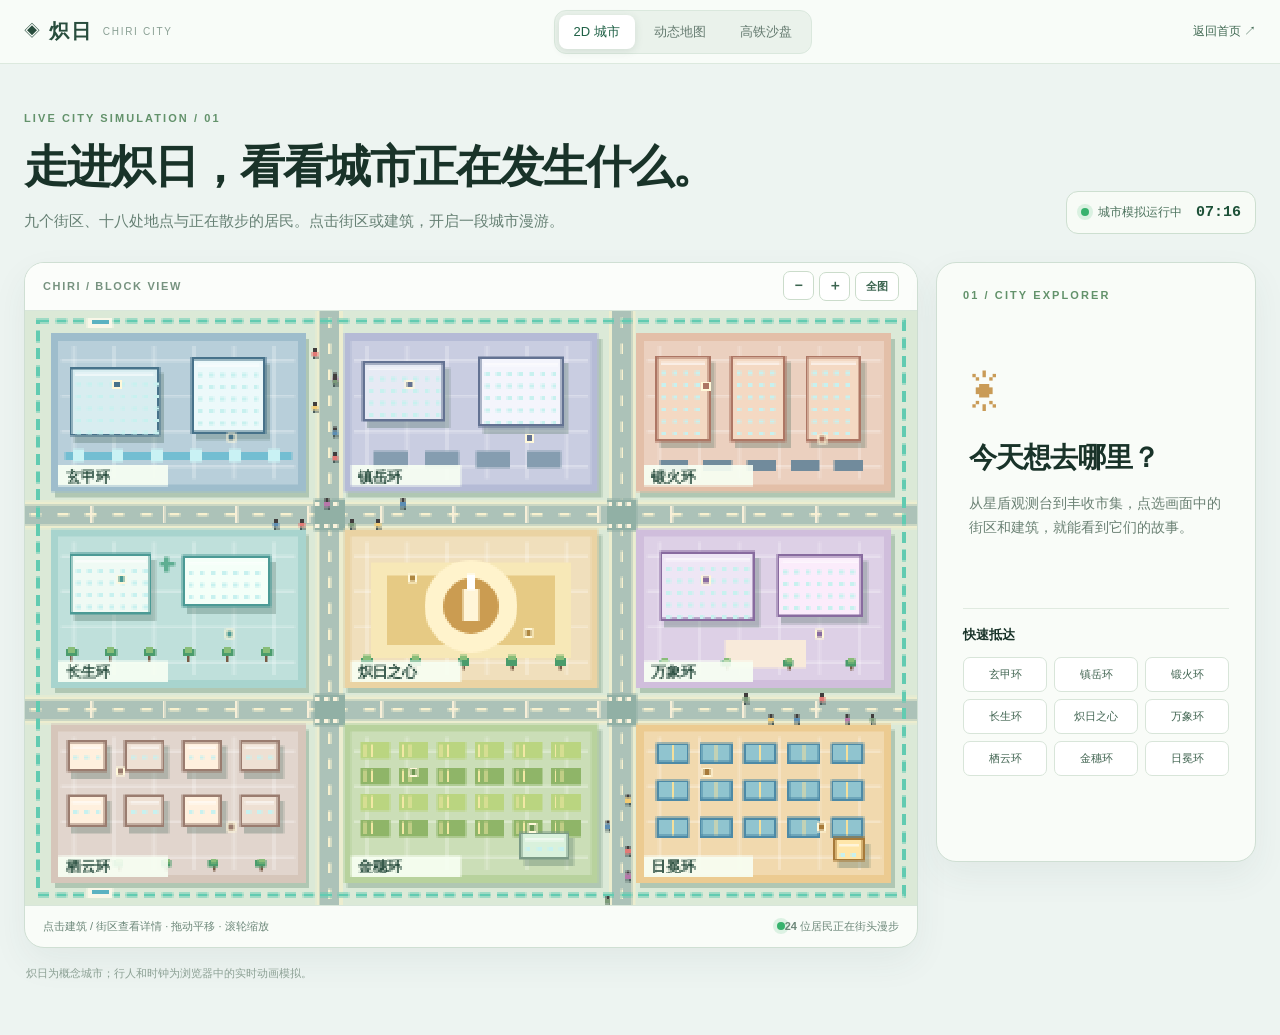
==== pixel-city.html @ 2d860950 "Add interactive pixel city and street map" ====
<!doctype html>
<html lang="zh-CN"><head><meta charset="utf-8"><meta name="viewport" content="width=device-width,initial-scale=1"><meta name="theme-color" content="#edf4f1"><meta name="description" content="走进炽日 2D 像素城市，探索九个街区、移动的行人和可点击的城市设施。"><title>探索炽日 · 2D 像素城市</title><link rel="stylesheet" href="pixel.css"></head>
<body><header class="pixel-topbar"><a class="pixel-brand" href="index.html">◈ <strong>炽日</strong><span>CHIRI CITY</span></a><nav aria-label="城市视图"><a class="selected" href="pixel-city.html">2D 城市</a><a href="pixel-map.html">动态地图</a><a href="atlas.html">高铁沙盘</a></nav><a class="back-home" href="index.html">返回首页 ↗</a></header>
<main class="pixel-shell"><div class="pixel-heading"><div><span class="pixel-kicker">LIVE CITY SIMULATION / 01</span><h1>走进炽日，看看城市正在发生什么。</h1><p>九个街区、十八处地点与正在散步的居民。点击街区或建筑，开启一段城市漫游。</p></div><div class="live-status"><span class="live-dot"></span><span>城市模拟运行中</span><strong id="city-clock">08:00</strong></div></div>
<div class="city-layout"><section class="city-stage" aria-label="可交互的炽日像素城市"><div class="city-stage-top"><span>CHIRI / BLOCK VIEW</span><div><button id="city-zoom-out" aria-label="缩小城市">−</button><button id="city-zoom-in" aria-label="放大城市">＋</button><button id="city-reset" aria-label="复位城市">全图</button></div></div><div class="city-canvas-wrap"><canvas id="city-canvas" width="480" height="320" role="img" aria-label="炽日像素城市，可点击九个街区及建筑"></canvas></div><div class="city-stage-foot"><span>点击建筑 / 街区查看详情 · 拖动平移 · 滚轮缩放</span><span><i class="walk-dot"></i><b id="walker-count">24</b> 位居民正在街头漫步</span></div></section>
<aside class="city-info" aria-live="polite"><div class="info-kicker">01 / CITY EXPLORER</div><div id="city-info-content"><div class="info-placeholder"><div class="info-orbit">☀</div><h2>今天想去哪里？</h2><p>从星盾观测台到丰收市集，点选画面中的街区和建筑，就能看到它们的故事。</p></div></div><div class="city-directory"><h3>快速抵达</h3><div id="city-zone-list"></div></div></aside></div><p class="concept-note">炽日为概念城市；行人和时钟为浏览器中的实时动画模拟。</p></main>
<script src="pixel-world.js"></script><script src="pixel-city.js"></script></body></html>
---- pixel.css ----
:root{--ink:#193329;--muted:#657b70;--paper:#edf4f1;--line:#cbded3;--green:#25694b;--gold:#e6b976}*{box-sizing:border-box}html{scroll-behavior:smooth}body{margin:0;background:var(--paper);color:var(--ink);font-family:-apple-system,BlinkMacSystemFont,"PingFang SC","Microsoft YaHei",sans-serif}button,input,select{font:inherit}button{cursor:pointer}a{color:inherit;text-decoration:none}[hidden]{display:none!important}.pixel-topbar{height:64px;display:flex;align-items:center;gap:28px;padding:0 max(24px,calc((100vw - 1480px)/2));background:rgba(249,252,249,.93);border-bottom:1px solid #dce9de;position:sticky;top:0;z-index:10;backdrop-filter:blur(14px)}.pixel-brand{display:flex;align-items:center;gap:9px;white-space:nowrap;color:#284d3d}.pixel-brand:first-letter{color:#c9954d}.pixel-brand strong{font-size:20px;letter-spacing:.12em}.pixel-brand span{font-size:10px;letter-spacing:.17em;color:#8aa094}.pixel-topbar nav{display:flex;gap:4px;margin:auto;background:#eaf2eb;border:1px solid #dae8dd;padding:4px;border-radius:12px}.pixel-topbar nav a{padding:8px 15px;color:#657b70;border-radius:8px;font-size:13px;white-space:nowrap}.pixel-topbar nav a:hover,.pixel-topbar nav a.selected{background:#fff;color:#1e6045;box-shadow:0 2px 9px #294c3420}.back-home{font-size:12px;color:#426b54;white-space:nowrap}.pixel-shell{max-width:1540px;margin:auto;padding:44px 24px 36px}.pixel-heading{display:flex;align-items:end;justify-content:space-between;gap:24px;margin-bottom:28px}.pixel-kicker,.info-kicker{font-size:11px;letter-spacing:.19em;font-weight:800;color:#63926b}.pixel-heading h1{font-size:clamp(31px,3.5vw,53px);letter-spacing:-.04em;margin:11px 0}.pixel-heading p{font-size:15px;color:#668074;margin:0;line-height:1.7}.live-status{display:flex;align-items:center;gap:9px;white-space:nowrap;border:1px solid #cddfd0;background:#f7fbf6;padding:12px 14px;border-radius:12px;font-size:12px;color:#4e745f}.live-status strong{font-family:ui-monospace,Consolas,monospace;color:#1d5138;font-size:15px;margin-left:5px}.live-dot,.walk-dot{width:8px;height:8px;border-radius:50%;background:#37b26d;box-shadow:0 0 0 4px #37b26d26;display:inline-block;animation:pulse 2s infinite}.city-layout{display:grid;grid-template-columns:minmax(0,1fr) 320px;gap:18px;align-items:start}.city-stage,.city-info,.map-sidebar,.pixel-map-stage,.place-panel{border:1px solid #cfdfd3;border-radius:20px;background:#f9fcf8;box-shadow:0 14px 35px #2d554b10;overflow:hidden}.city-stage-top,.map-stage-bar{height:48px;padding:0 18px;display:flex;align-items:center;justify-content:space-between;border-bottom:1px solid #d8e6da;background:#fbfdfa;color:#76927f;font-size:11px;font-weight:800;letter-spacing:.15em}.city-stage-top button,.map-stage-bar button{border:1px solid #cbdccb;background:white;color:#3c6550;border-radius:7px;min-width:31px;height:29px;margin-left:5px;font-size:14px}.city-stage-top button:last-child,.map-stage-bar button:last-child{padding:0 10px;font-size:11px}.city-canvas-wrap{background:#b7d3ce;overflow:hidden;position:relative;touch-action:none}.city-canvas-wrap canvas{display:block;width:100%;height:auto;aspect-ratio:3/2;image-rendering:pixelated;cursor:grab;touch-action:none}.city-canvas-wrap canvas:active{cursor:grabbing}.city-stage-foot{min-height:42px;padding:12px 18px;display:flex;align-items:center;justify-content:space-between;gap:12px;color:#6c8779;font-size:11px;border-top:1px solid #d8e6da}.city-stage-foot b{font-weight:700}.city-info{min-height:600px;padding:26px}.city-info h2,.place-panel h2{font-size:28px;letter-spacing:-.03em;margin:10px 0}.city-info p,.place-panel p{font-size:14px;line-height:1.75;color:#6a8073}.info-placeholder{padding:60px 6px 32px}.info-orbit{font-size:54px;color:#c99b57;margin-bottom:16px}.info-tag{display:inline-block;background:#e3f0e6;color:#43815c;border-radius:6px;padding:6px 9px;font-size:11px;font-weight:700}.info-place-list{list-style:none;padding:0;margin:15px 0}.info-place-list li{font-size:13px;border-bottom:1px solid #e3ebe2;padding:9px 0;display:flex;justify-content:space-between}.info-place-list small{color:#83968b}.solid-button{background:#255f45;color:white;border:0;border-radius:10px;display:inline-flex;align-items:center;justify-content:center;padding:11px 16px;font-size:13px;font-weight:700;width:100%}.solid-button:hover{background:#174f37}.city-directory{border-top:1px solid #e0eae0;margin-top:22px;padding-top:17px}.city-directory h3,.map-location-list h3{font-size:13px;margin:0 0 13px}.city-directory #city-zone-list{display:grid;grid-template-columns:repeat(3,1fr);gap:7px}.city-directory button{font-size:11px;border:1px solid #d8e5d9;background:#fff;color:#426552;padding:9px 3px;border-radius:7px}.city-directory button:hover,.city-directory button.active{background:#e2f2e6;border-color:#88ba95}.concept-note{color:#8ca094;font-size:11px;margin:18px 2px}.map-layout{display:grid;grid-template-columns:270px minmax(0,1fr) 245px;gap:15px;align-items:start}.map-sidebar{padding:20px;max-height:785px;overflow:auto}.map-search-label,.route-box label{display:block;color:#597763;font-size:11px;font-weight:700;margin-bottom:7px}.map-sidebar input,.map-sidebar select{width:100%;border:1px solid #cbdccc;background:#fff;color:#294b36;border-radius:9px;padding:10px 11px;outline:none}.map-sidebar input:focus,.map-sidebar select:focus{border-color:#63a47b;box-shadow:0 0 0 3px #62aa7c21}.search-suggestions{margin-top:5px;border:1px solid #d4e5d6;border-radius:9px;padding:5px;background:white}.search-suggestions button{display:block;width:100%;border:0;background:white;text-align:left;padding:8px;font-size:12px;color:#346a4a}.search-suggestions button:hover{background:#edf7ef}.map-filter{display:flex;gap:4px;margin:15px 0 18px}.map-filter button{flex:1;border:1px solid #d4e3d6;background:#fff;color:#66836c;padding:7px 2px;font-size:10px;border-radius:7px}.map-filter button.active{background:#2a6f4d;color:white;border-color:#2a6f4d}.route-box{background:#ecf5eb;border:1px solid #d9e9db;border-radius:13px;padding:15px}.route-box .info-kicker{display:block;margin-bottom:13px}.route-box label{margin-top:9px}.route-box .solid-button{margin-top:14px}.route-box #route-summary{font-size:11px;line-height:1.6;color:#688173;margin-top:10px}.map-location-list{margin-top:19px}.map-location-list h3{display:flex;justify-content:space-between}.map-location-list h3 span{color:#829a87}.map-location-list button{width:100%;display:flex;justify-content:space-between;align-items:center;text-align:left;background:#fff;border:1px solid #e0eae1;border-radius:8px;color:#335b40;padding:9px;margin-bottom:6px;font-size:11px}.map-location-list button:hover{border-color:#7daf89;background:#edf7ee}.map-location-list small{color:#8fa093}.pixel-map-stage{min-width:0}.map-svg-wrap{position:relative;overflow:hidden;background:#e9f1e8;touch-action:none}.map-svg-wrap svg{display:block;width:100%;height:auto;aspect-ratio:3/2;touch-action:none;cursor:grab}.map-svg-wrap svg:active{cursor:grabbing}.map-stage-note{font-size:11px;color:#778b7e;padding:12px 17px;border-top:1px solid #d7e5d9}.map-compass{position:absolute;right:15px;top:14px;background:#fffdfa;border:1px solid #d6e2d4;color:#2e6b4b;border-radius:7px;padding:6px 8px;font-size:11px;font-weight:800}.map-legend{position:absolute;left:12px;bottom:12px;display:flex;flex-wrap:wrap;gap:12px;background:#fffffff2;border:1px solid #d5e4d5;padding:7px 9px;border-radius:8px;font-size:10px;color:#5d7865}.map-legend i{display:inline-block;width:9px;height:9px;margin-right:3px}.legend-road{background:#f6dfaa}.legend-rail{background:#5ec8b3}.legend-place{background:#dd8562;border-radius:50%}.place-panel{padding:21px;min-height:260px}.place-panel .detail-icon{font-size:34px;color:#c79555;margin:23px 0 5px}.place-panel .detail-meta{font-size:11px;color:#6c9275;letter-spacing:.08em}.place-panel .nearby{border-top:1px solid #e2ebe2;margin-top:17px;padding-top:12px;font-size:12px;color:#607c67}.place-panel button{margin-top:13px}.zone-shape{cursor:pointer;transition:opacity .15s}.zone-shape:hover{opacity:.78}.zone-name{font-size:19px;font-weight:800;fill:#2d4b3a;paint-order:stroke;stroke:#f5f9ee;stroke-width:4px;pointer-events:none}.zone-sub{font-size:10px;fill:#64816e;pointer-events:none}.street-label{font-size:12px;fill:#8b794e;font-weight:800;letter-spacing:1px;paint-order:stroke;stroke:#fff8df;stroke-width:4px;pointer-events:none}.poi-marker{cursor:pointer}.poi-marker circle{fill:#f9fff9;stroke:#3c8b66;stroke-width:3}.poi-marker:hover circle{fill:#fce0aa}.poi-text{font-size:10px;fill:#315f43;font-weight:700;paint-order:stroke;stroke:#f8fff6;stroke-width:4px;pointer-events:none}.rail-track{stroke:#55bea8;stroke-width:5;stroke-dasharray:12 8;fill:none}.route-line{fill:none;stroke:#ec7563;stroke-width:8;stroke-linecap:round;stroke-linejoin:round;stroke-dasharray:13 7;filter:drop-shadow(0 1px 2px #93534988);animation:route-flow 1s linear infinite}.map-vehicle{fill:#f7ad56;stroke:#fff;stroke-width:3;filter:drop-shadow(0 2px 4px #36564c90)}@keyframes pulse{50%{box-shadow:0 0 0 7px #37b26d12}}@keyframes route-flow{to{stroke-dashoffset:-20}}
@media(max-width:1200px){.map-layout{grid-template-columns:250px minmax(0,1fr)}.place-panel{grid-column:1/-1;min-height:0}.city-layout{grid-template-columns:minmax(0,1fr) 285px}}@media(max-width:850px){.pixel-topbar{padding:0 16px}.pixel-brand span,.back-home{display:none}.pixel-topbar nav{margin-left:auto;margin-right:0}.pixel-shell{padding:29px 14px}.pixel-heading{display:block}.live-status{display:inline-flex;margin-top:20px}.city-layout,.map-layout{grid-template-columns:1fr}.city-info{min-height:0}.map-sidebar{max-height:none}.map-location-list #location-list{display:grid;grid-template-columns:repeat(2,1fr);gap:5px}.place-panel{grid-column:auto}}@media(max-width:570px){.pixel-topbar{gap:9px;height:58px}.pixel-brand strong{font-size:17px}.pixel-topbar nav a{padding:7px 7px;font-size:10px}.pixel-heading h1{font-size:31px}.pixel-heading p{font-size:13px}.city-stage-foot{display:block;line-height:1.8}.city-stage-foot span{display:block}.city-directory #city-zone-list{grid-template-columns:repeat(3,1fr)}.map-location-list #location-list{grid-template-columns:1fr}.map-legend{font-size:8px;gap:6px}.map-compass{font-size:9px}}@media(prefers-reduced-motion:reduce){.live-dot,.walk-dot,.route-line{animation:none}}
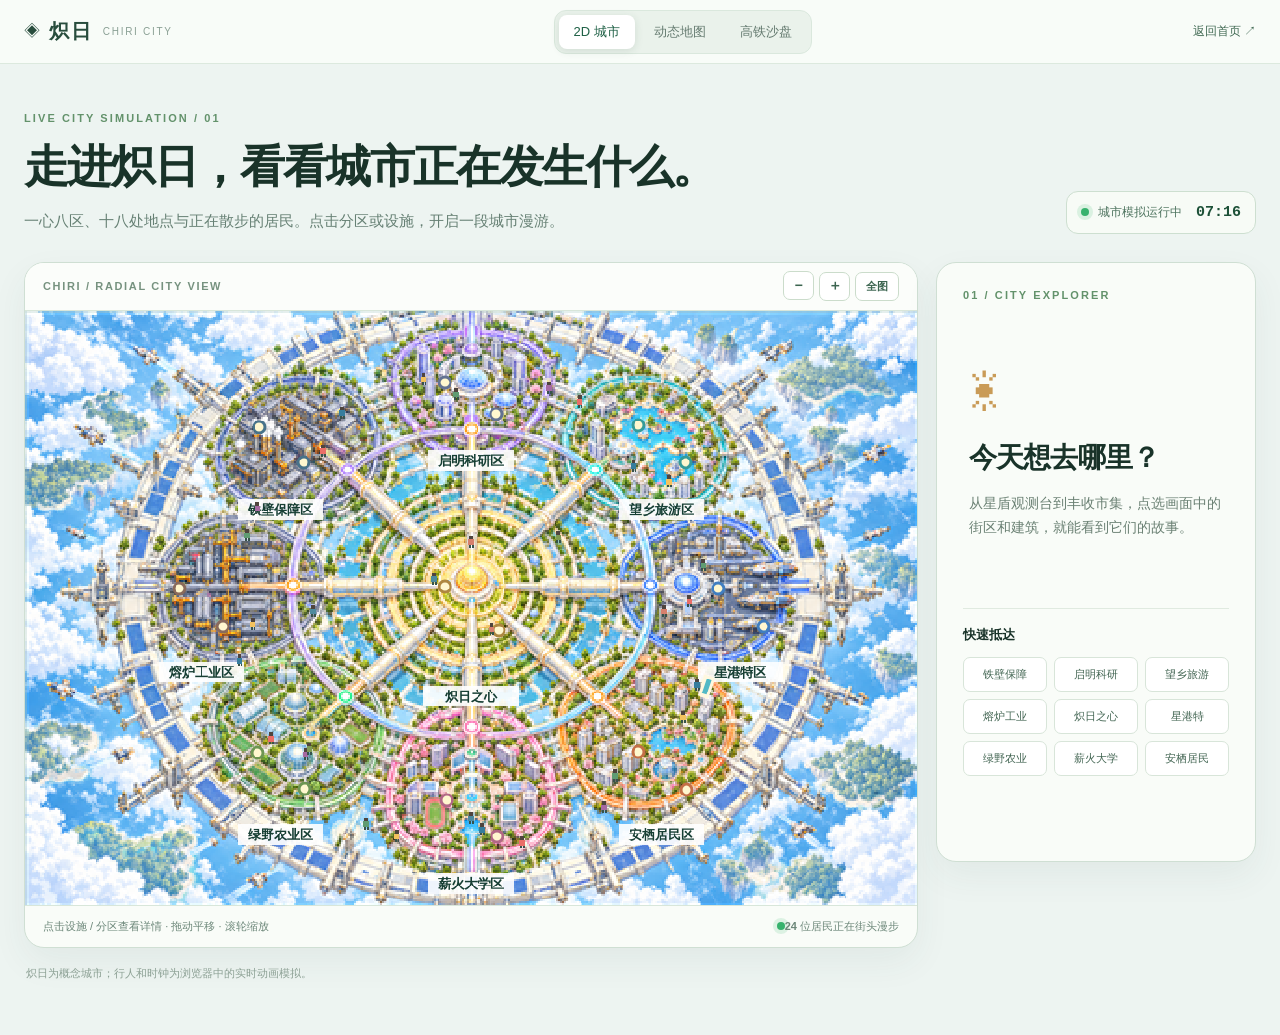
==== commit 5877c235: "Align pixel city with radial master plan" ====
--- a/pixel-city.html
+++ b/pixel-city.html
@@ -1,7 +1,7 @@
 <!doctype html>
 <html lang="zh-CN"><head><meta charset="utf-8"><meta name="viewport" content="width=device-width,initial-scale=1"><meta name="theme-color" content="#edf4f1"><meta name="description" content="走进炽日 2D 像素城市，探索九个街区、移动的行人和可点击的城市设施。"><title>探索炽日 · 2D 像素城市</title><link rel="stylesheet" href="pixel.css"></head>
 <body><header class="pixel-topbar"><a class="pixel-brand" href="index.html">◈ <strong>炽日</strong><span>CHIRI CITY</span></a><nav aria-label="城市视图"><a class="selected" href="pixel-city.html">2D 城市</a><a href="pixel-map.html">动态地图</a><a href="atlas.html">高铁沙盘</a></nav><a class="back-home" href="index.html">返回首页 ↗</a></header>
-<main class="pixel-shell"><div class="pixel-heading"><div><span class="pixel-kicker">LIVE CITY SIMULATION / 01</span><h1>走进炽日，看看城市正在发生什么。</h1><p>九个街区、十八处地点与正在散步的居民。点击街区或建筑，开启一段城市漫游。</p></div><div class="live-status"><span class="live-dot"></span><span>城市模拟运行中</span><strong id="city-clock">08:00</strong></div></div>
-<div class="city-layout"><section class="city-stage" aria-label="可交互的炽日像素城市"><div class="city-stage-top"><span>CHIRI / BLOCK VIEW</span><div><button id="city-zoom-out" aria-label="缩小城市">−</button><button id="city-zoom-in" aria-label="放大城市">＋</button><button id="city-reset" aria-label="复位城市">全图</button></div></div><div class="city-canvas-wrap"><canvas id="city-canvas" width="480" height="320" role="img" aria-label="炽日像素城市，可点击九个街区及建筑"></canvas></div><div class="city-stage-foot"><span>点击建筑 / 街区查看详情 · 拖动平移 · 滚轮缩放</span><span><i class="walk-dot"></i><b id="walker-count">24</b> 位居民正在街头漫步</span></div></section>
+<main class="pixel-shell"><div class="pixel-heading"><div><span class="pixel-kicker">LIVE CITY SIMULATION / 01</span><h1>走进炽日，看看城市正在发生什么。</h1><p>一心八区、十八处地点与正在散步的居民。点击分区或设施，开启一段城市漫游。</p></div><div class="live-status"><span class="live-dot"></span><span>城市模拟运行中</span><strong id="city-clock">08:00</strong></div></div>
+<div class="city-layout"><section class="city-stage" aria-label="可交互的炽日像素城市"><div class="city-stage-top"><span>CHIRI / RADIAL CITY VIEW</span><div><button id="city-zoom-out" aria-label="缩小城市">−</button><button id="city-zoom-in" aria-label="放大城市">＋</button><button id="city-reset" aria-label="复位城市">全图</button></div></div><div class="city-canvas-wrap"><canvas id="city-canvas" width="960" height="640" role="img" aria-label="炽日放射式像素城市，可点击一心八区及设施"></canvas></div><div class="city-stage-foot"><span>点击设施 / 分区查看详情 · 拖动平移 · 滚轮缩放</span><span><i class="walk-dot"></i><b id="walker-count">24</b> 位居民正在街头漫步</span></div></section>
 <aside class="city-info" aria-live="polite"><div class="info-kicker">01 / CITY EXPLORER</div><div id="city-info-content"><div class="info-placeholder"><div class="info-orbit">☀</div><h2>今天想去哪里？</h2><p>从星盾观测台到丰收市集，点选画面中的街区和建筑，就能看到它们的故事。</p></div></div><div class="city-directory"><h3>快速抵达</h3><div id="city-zone-list"></div></div></aside></div><p class="concept-note">炽日为概念城市；行人和时钟为浏览器中的实时动画模拟。</p></main>
 <script src="pixel-world.js"></script><script src="pixel-city.js"></script></body></html>
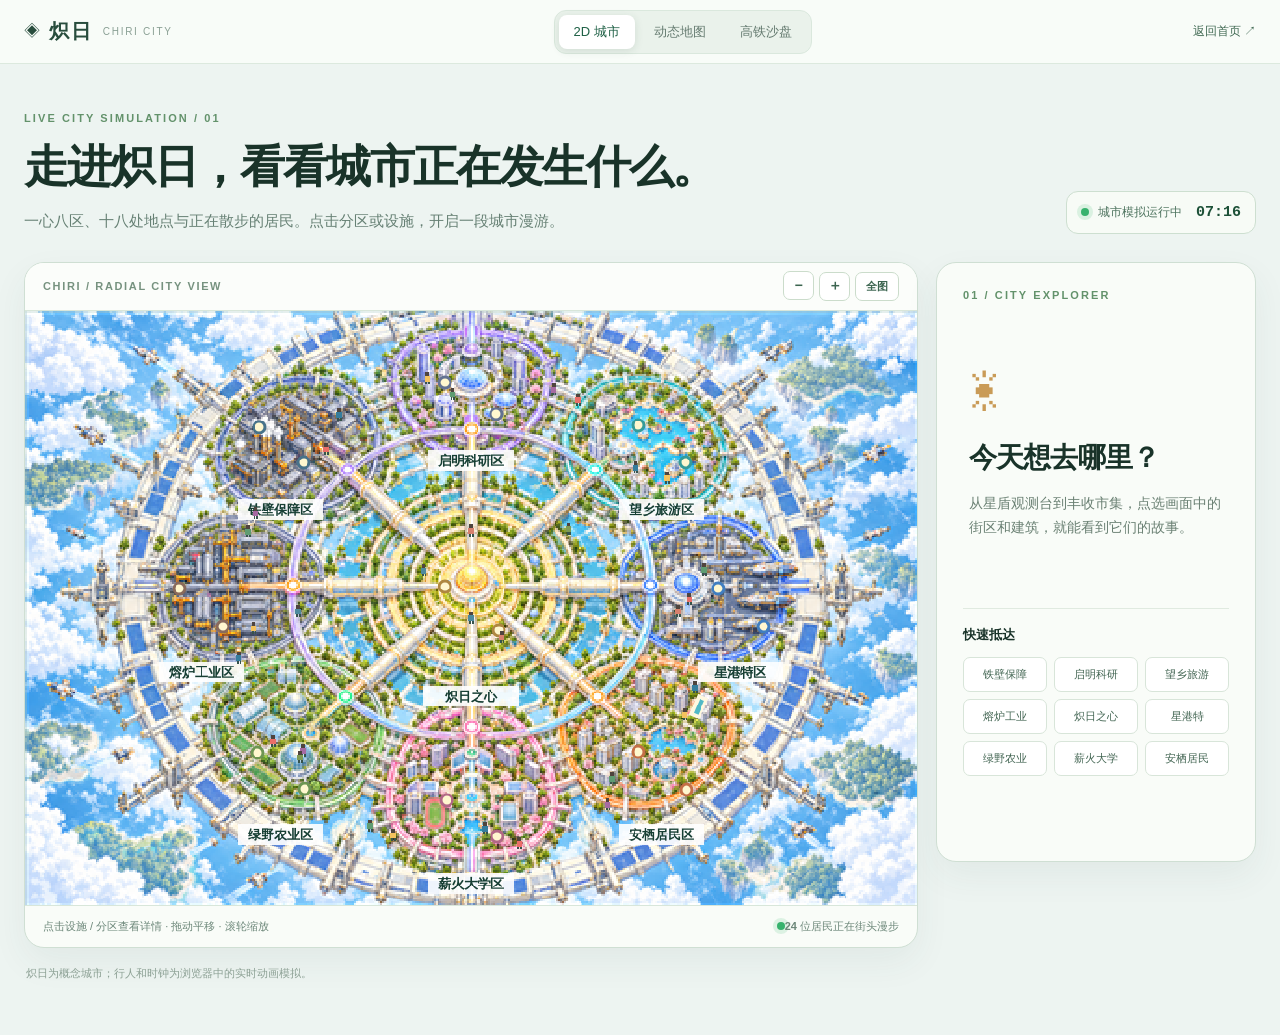
==== commit f44f5759: "Refresh radial map assets" ====
--- a/pixel-city.html
+++ b/pixel-city.html
@@ -4,4 +4,4 @@
 <main class="pixel-shell"><div class="pixel-heading"><div><span class="pixel-kicker">LIVE CITY SIMULATION / 01</span><h1>走进炽日，看看城市正在发生什么。</h1><p>一心八区、十八处地点与正在散步的居民。点击分区或设施，开启一段城市漫游。</p></div><div class="live-status"><span class="live-dot"></span><span>城市模拟运行中</span><strong id="city-clock">08:00</strong></div></div>
 <div class="city-layout"><section class="city-stage" aria-label="可交互的炽日像素城市"><div class="city-stage-top"><span>CHIRI / RADIAL CITY VIEW</span><div><button id="city-zoom-out" aria-label="缩小城市">−</button><button id="city-zoom-in" aria-label="放大城市">＋</button><button id="city-reset" aria-label="复位城市">全图</button></div></div><div class="city-canvas-wrap"><canvas id="city-canvas" width="960" height="640" role="img" aria-label="炽日放射式像素城市，可点击一心八区及设施"></canvas></div><div class="city-stage-foot"><span>点击设施 / 分区查看详情 · 拖动平移 · 滚轮缩放</span><span><i class="walk-dot"></i><b id="walker-count">24</b> 位居民正在街头漫步</span></div></section>
 <aside class="city-info" aria-live="polite"><div class="info-kicker">01 / CITY EXPLORER</div><div id="city-info-content"><div class="info-placeholder"><div class="info-orbit">☀</div><h2>今天想去哪里？</h2><p>从星盾观测台到丰收市集，点选画面中的街区和建筑，就能看到它们的故事。</p></div></div><div class="city-directory"><h3>快速抵达</h3><div id="city-zone-list"></div></div></aside></div><p class="concept-note">炽日为概念城市；行人和时钟为浏览器中的实时动画模拟。</p></main>
-<script src="pixel-world.js"></script><script src="pixel-city.js"></script></body></html>
+<script src="pixel-world.js?v=radial-2"></script><script src="pixel-city.js?v=radial-2"></script></body></html>
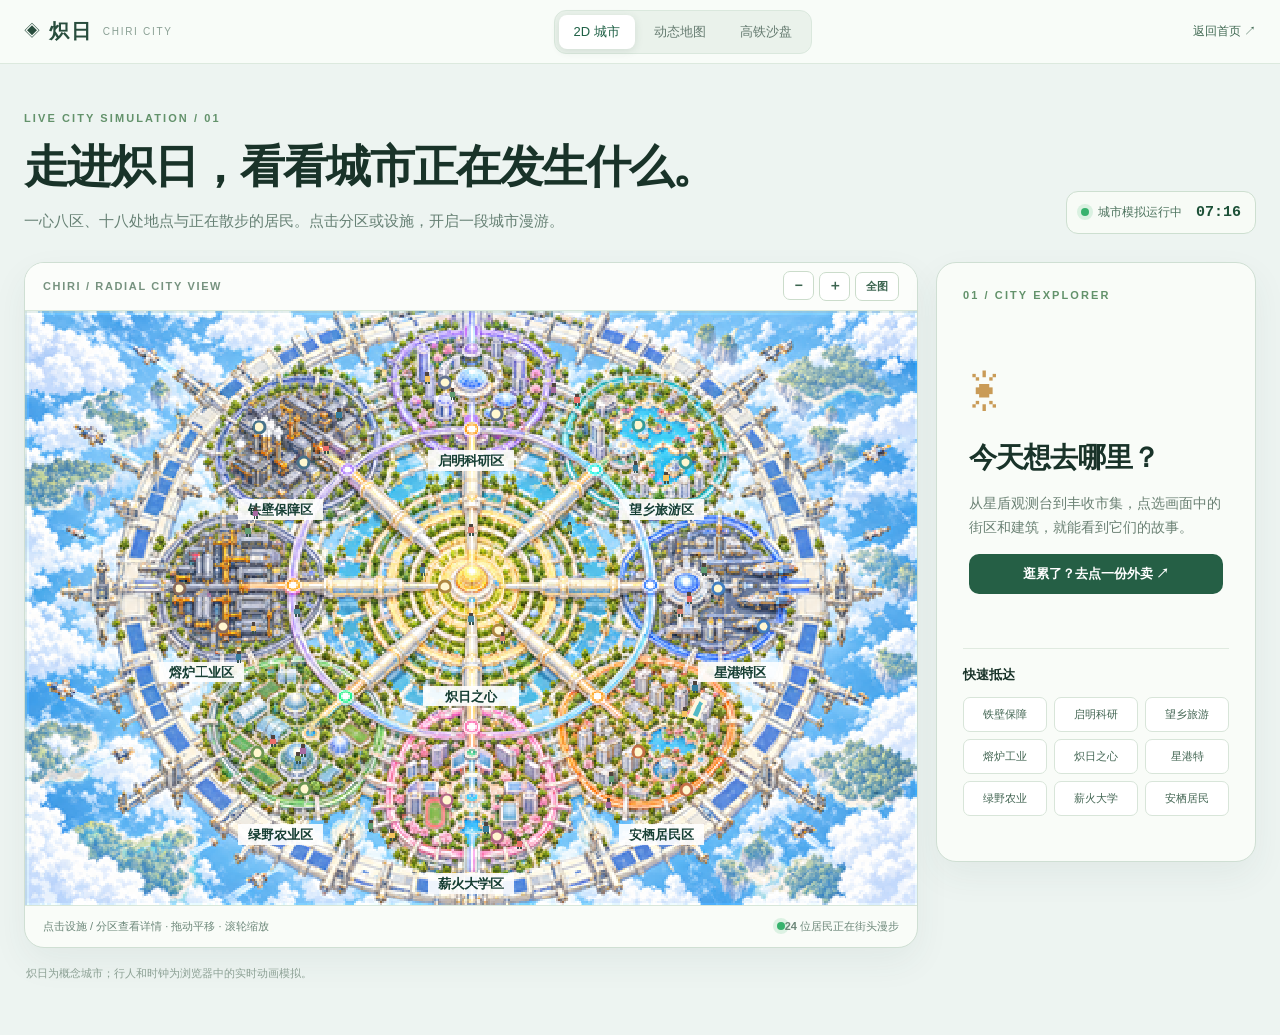
==== commit a4419701: "Add pixel farm-to-table delivery simulation and fix embedded steward" ====
--- a/pixel-city.html
+++ b/pixel-city.html
@@ -3,5 +3,5 @@
 <body><header class="pixel-topbar"><a class="pixel-brand" href="index.html">◈ <strong>炽日</strong><span>CHIRI CITY</span></a><nav aria-label="城市视图"><a class="selected" href="pixel-city.html">2D 城市</a><a href="pixel-map.html">动态地图</a><a href="atlas.html">高铁沙盘</a></nav><a class="back-home" href="index.html">返回首页 ↗</a></header>
 <main class="pixel-shell"><div class="pixel-heading"><div><span class="pixel-kicker">LIVE CITY SIMULATION / 01</span><h1>走进炽日，看看城市正在发生什么。</h1><p>一心八区、十八处地点与正在散步的居民。点击分区或设施，开启一段城市漫游。</p></div><div class="live-status"><span class="live-dot"></span><span>城市模拟运行中</span><strong id="city-clock">08:00</strong></div></div>
 <div class="city-layout"><section class="city-stage" aria-label="可交互的炽日像素城市"><div class="city-stage-top"><span>CHIRI / RADIAL CITY VIEW</span><div><button id="city-zoom-out" aria-label="缩小城市">−</button><button id="city-zoom-in" aria-label="放大城市">＋</button><button id="city-reset" aria-label="复位城市">全图</button></div></div><div class="city-canvas-wrap"><canvas id="city-canvas" width="960" height="640" role="img" aria-label="炽日放射式像素城市，可点击一心八区及设施"></canvas></div><div class="city-stage-foot"><span>点击设施 / 分区查看详情 · 拖动平移 · 滚轮缩放</span><span><i class="walk-dot"></i><b id="walker-count">24</b> 位居民正在街头漫步</span></div></section>
-<aside class="city-info" aria-live="polite"><div class="info-kicker">01 / CITY EXPLORER</div><div id="city-info-content"><div class="info-placeholder"><div class="info-orbit">☀</div><h2>今天想去哪里？</h2><p>从星盾观测台到丰收市集，点选画面中的街区和建筑，就能看到它们的故事。</p></div></div><div class="city-directory"><h3>快速抵达</h3><div id="city-zone-list"></div></div></aside></div><p class="concept-note">炽日为概念城市；行人和时钟为浏览器中的实时动画模拟。</p></main>
-<script src="pixel-world.js?v=radial-2"></script><script src="pixel-city.js?v=radial-2"></script></body></html>
+<aside class="city-info" aria-live="polite"><div class="info-kicker">01 / CITY EXPLORER</div><div id="city-info-content"><div class="info-placeholder"><div class="info-orbit">☀</div><h2>今天想去哪里？</h2><p>从星盾观测台到丰收市集，点选画面中的街区和建筑，就能看到它们的故事。</p><a class="solid-button" href="delivery.html">逛累了？去点一份外卖 ↗</a></div></div><div class="city-directory"><h3>快速抵达</h3><div id="city-zone-list"></div></div></aside></div><p class="concept-note">炽日为概念城市；行人和时钟为浏览器中的实时动画模拟。</p></main>
+<script src="pixel-world.js?v=radial-2"></script><script src="pixel-city.js?v=bite-1"></script></body></html>
